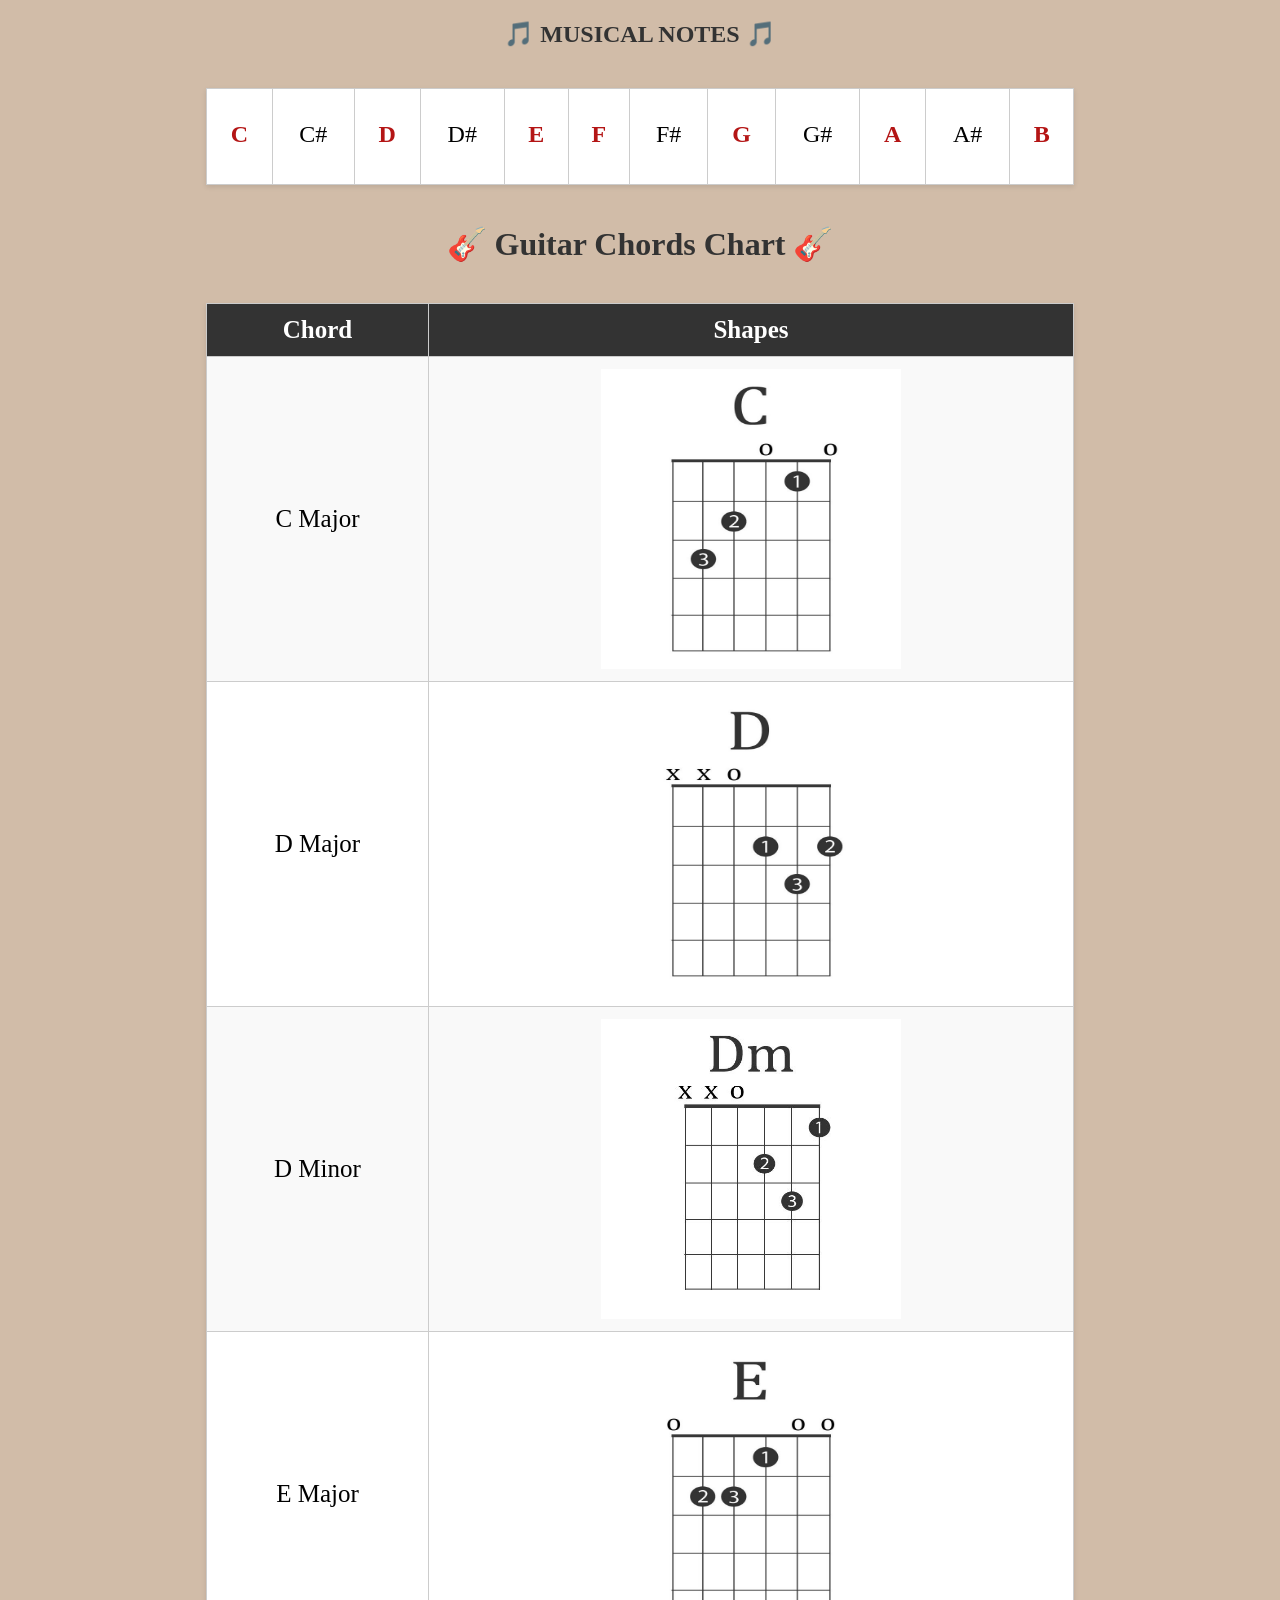
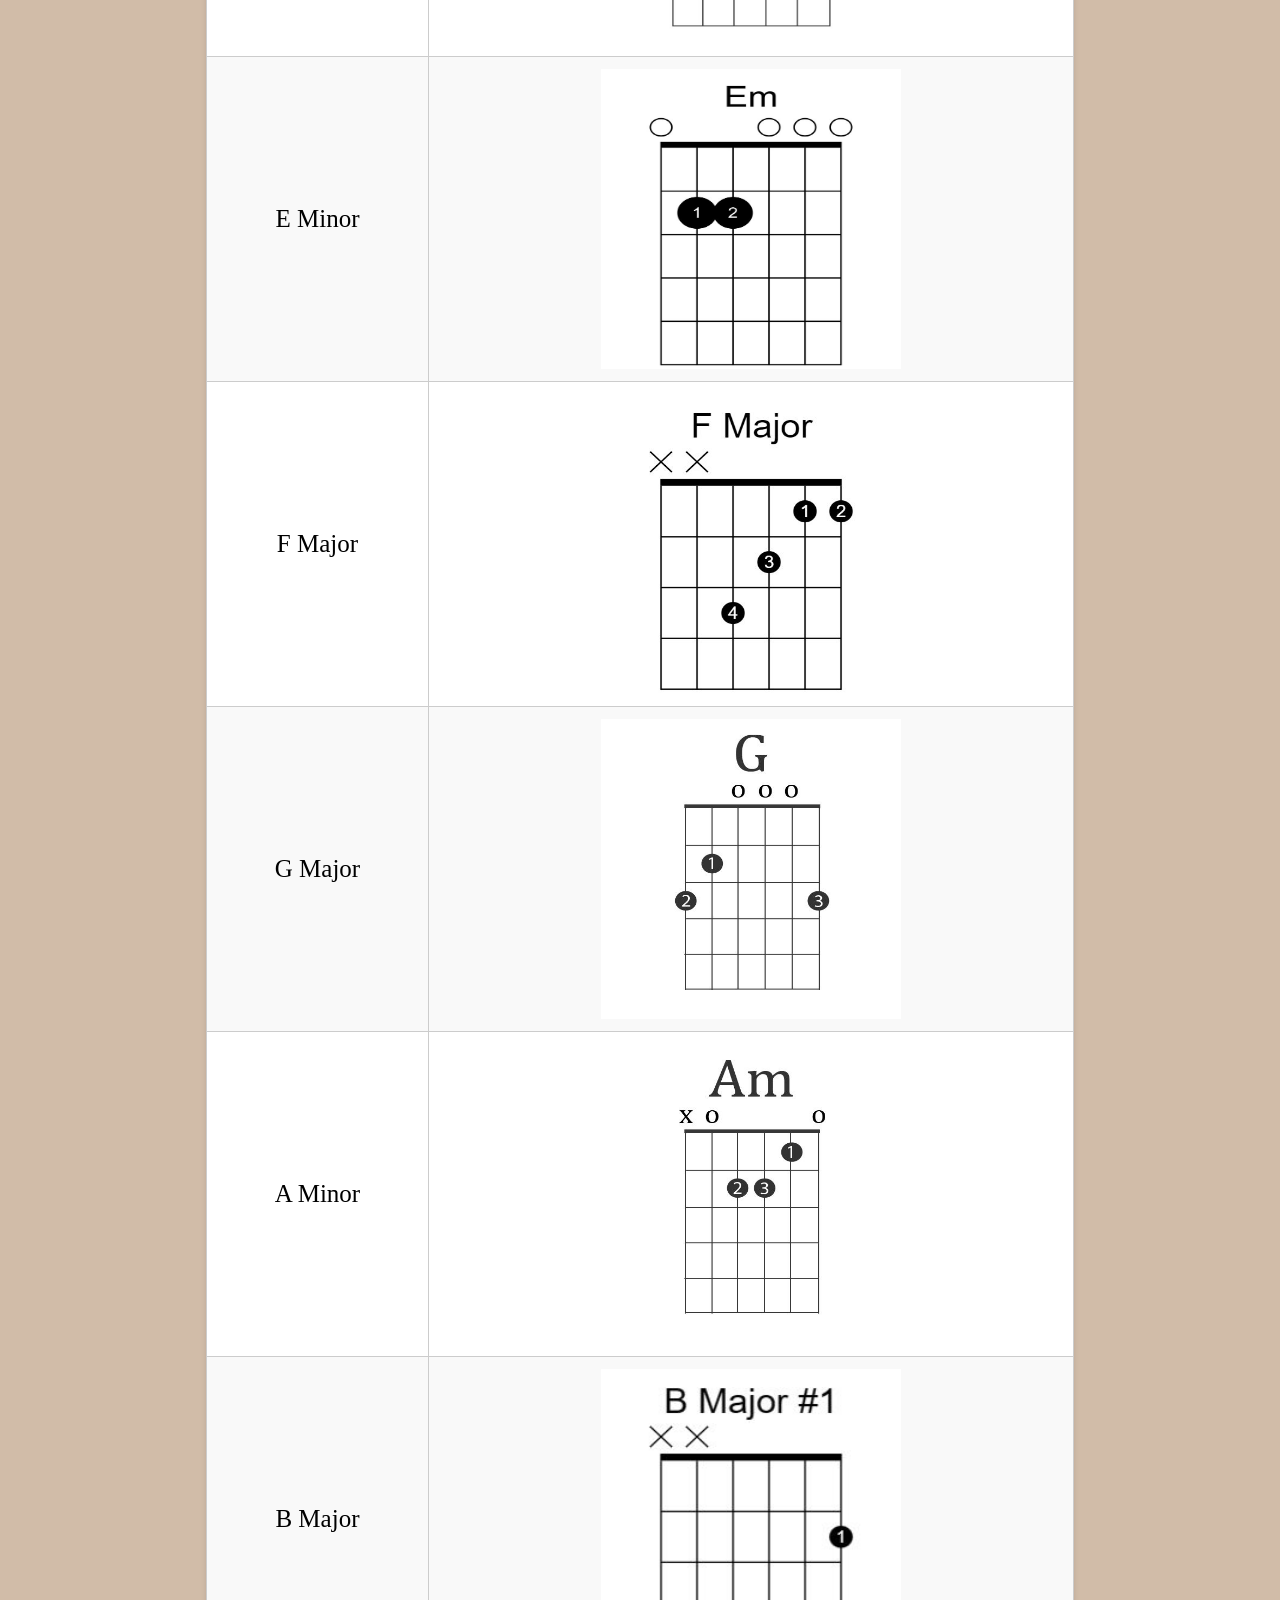
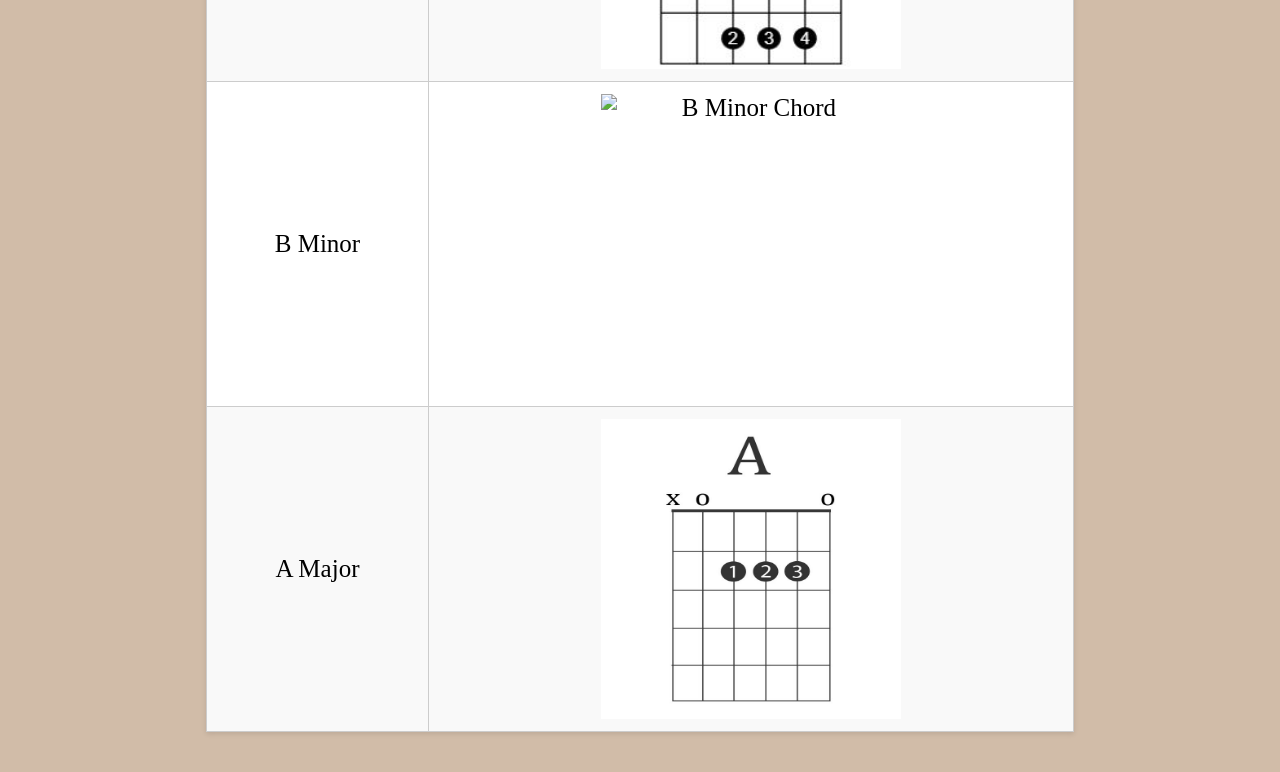
==== chords.html @ 04b2a793 "adding cwc files" ====
<!DOCTYPE html>
<html lang="en">
<head>
  <meta charset="UTF-8">
  <meta name="viewport" content="width=device-width, initial-scale=1.0">
  <title>Guitar Chords Chart</title>
  
  <link rel="stylesheet" href="chords.css">
</head>
<body>
  

  <section class="chords">

<h1>🎵 MUSICAL NOTES 🎵</h1>
    <table> 
        <tr>

        <td class="natural"><p title="C Natural"class="note">C</p></td>
        
        <td class="sharp"><p title="C Sharp" class="note">C#</p></td>
        <td class="natural"><p title="D Natural" class="note">D</p></td>
        <td class="sharp"><p title="D Sharp" class="note">D#</p></td>
        <td class="natural"><p title="E Natural" class="note">E</p></td>
        <td class="natural"><p title="F Natural" class="note">F</p></td>      
        <td class="sharp"><p title="F Sharp" class="note">F#</p></td>
        <td class="natural"><p title="G Natural" class="note">G</p></td>
        <td class="sharp"><p title="G Sharp" class="note">G#</p></td>
        <td class="natural"><p title="A Natural" class="note">A</p></td>
        <td class="sharp"><p title="A Sharp" class="note">A#</p></td>
        <td class="natural"><p title="B Natural" class="note">B</p></td>
    
    </tr>
    

    </table>
    
  </section>
  <h1>🎸 Guitar Chords Chart 🎸</h1>
  <table>
    <tr>
      <th><strong></strong>Chord</strong></th>
      <th><strong></strong>Shapes</strong></th>
    </tr>
    <tr>
      <td>C Major</td>
      <td><img src="523121312996213927.jpg" alt="C Major Chord" width="100"></td>
    </tr>
    <tr>
      <td>D Major</td>
      <td><img src="d major.jpg" alt="D Major Chord" width="100"></td>
    </tr>
    
      <td>D Minor</td>
      <td><img src="d minor.jpg" alt="D Minor Chord" width="100"></td>
    </tr>
    <tr>
      <td>E Major</td>
      <td><img src="e major.jpg" alt="E Major Chord" width="100"></td>
    </tr>
    <tr>
      <td>E Minor</td>
      <td><img src="e minor.jpg" alt="E Minor Chord" width="100"></td>
    </tr>
    <tr>
      <td>F Major</td>
      <td><img src="f major.jpg" alt="F Major Chord" width="100"></td>
    </tr>
    <tr>
      <td>G Major</td>
      <td><img src="g major.jpg" alt="G Major Chord" width="100"></td>
    </tr>
    <tr>
      <td>A Minor</td>
      <td><img src="a minor.jpg" alt="A Minor Chord" width="100"></td>
    </tr>
    <tr>
      <td>B Major</td>
      <td><img src="B MAJOR1.jpg" alt="B Major Chord" width="100"></td>
    </tr>
    <tr>
      <td>B Minor</td>
      <td><img src="b minor.jpg" alt="B Minor Chord" width="100"></td>
    </tr>
    <tr>
      <td>A Major</td>
      <td><img src="a major.jpg" alt="A Major Chord" width="100"></td>
    </tr>
  </table>
</body>
</html>
---- chords.css ----
body {
  font-family: Arial, sans-serif;
  background: #d1bca8;
  margin: 20px;
}

h1 {
  text-align: center;
  color: #333;
  font-family: Georgia, 'Times New Roman', Times, serif;
}

table {
  width: 70%;
  margin: 20px auto;
  border-collapse: collapse;
  background: #fff;
  box-shadow: 0 2px 5px rgba(0,0,0,0.1);
  margin-bottom: 40px;
  margin-top: 40px;
}

th, td {
  border: 1px solid #ccc;
  padding: 12px;
  text-align: center;
  font-size: 25px;
  vertical-align: middle;
  font-family: Georgia, 'Times New Roman', Times, serif;
}

th {
  background: #333;
  color: #fff;
}

tr:nth-child(even) {
  background: #f9f9f9;
  
}
img {
  width: 300px;
  height: 300px;
  display: block;

  margin: 0 auto;

}
.note{
  text-align: center;
  font-size: 24px;
  
  margin-top: 20px;
}
.note:hover {
 transition: 0.3s;
  text-shadow: 0 0 10px #000000;
}
.natural{
  color: #b41515;
  font-weight: bold;
}
/* Cute Tan Music Note - https://www.cursors-4u.com/cursor/cute-tan-music-note */
* {
  cursor: url('https://cdn.cursors-4u.net/css-previews/cute-tan-music-note-bb2fb6c9-css.webp') 5 0, auto !important;
}
/* End www.Cursors-4U.com Code */
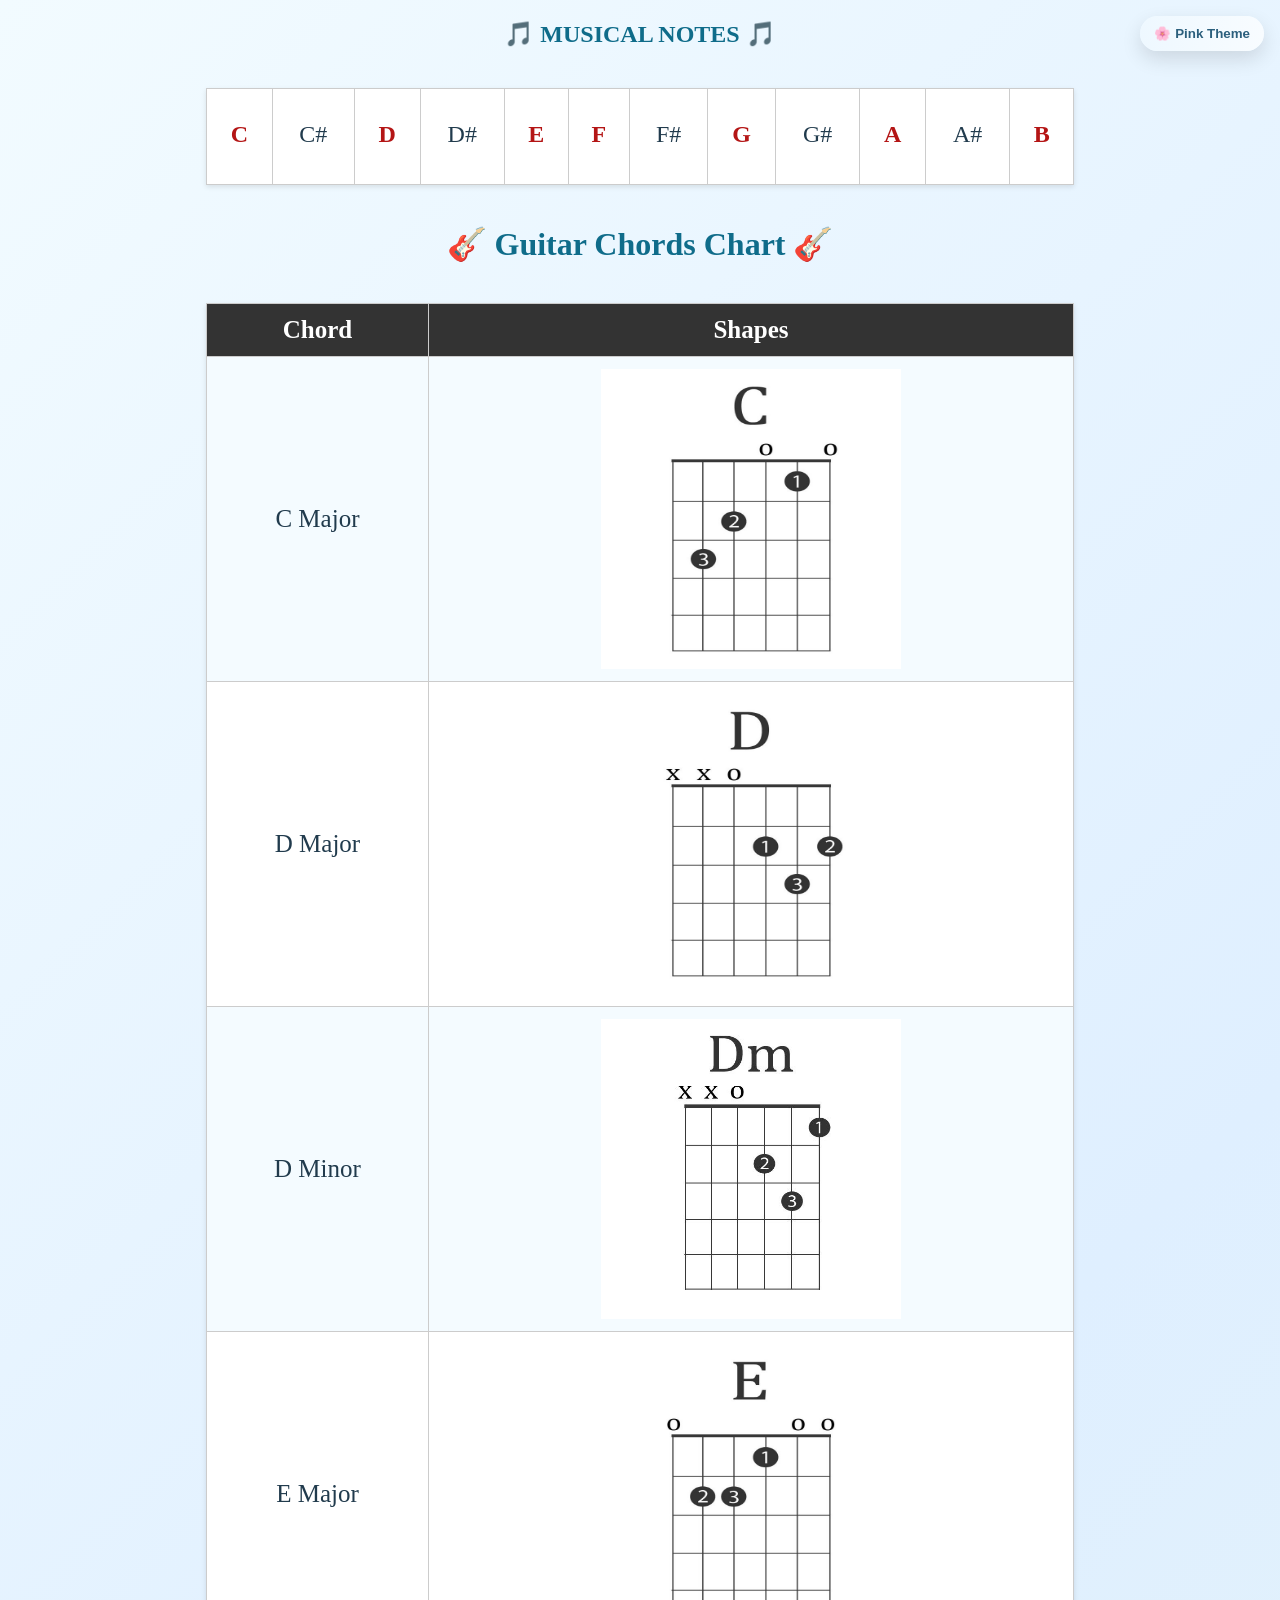
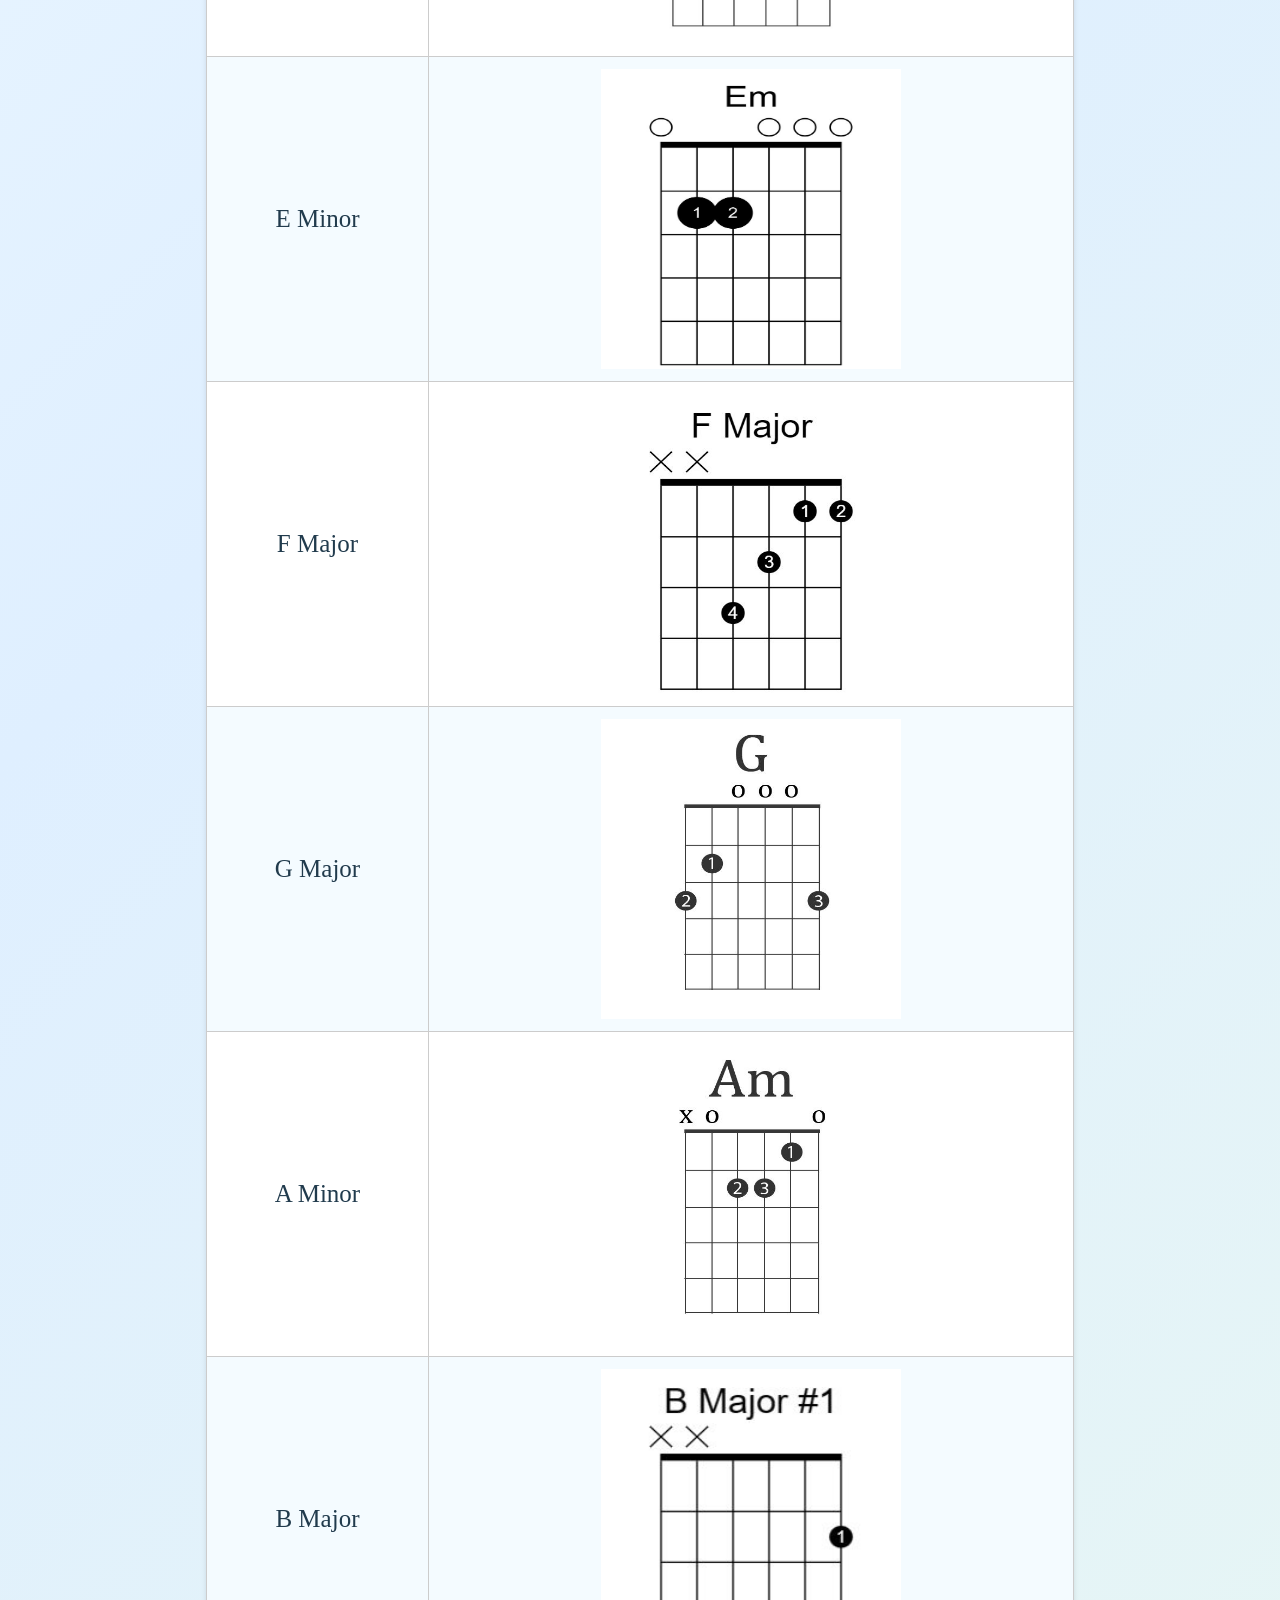
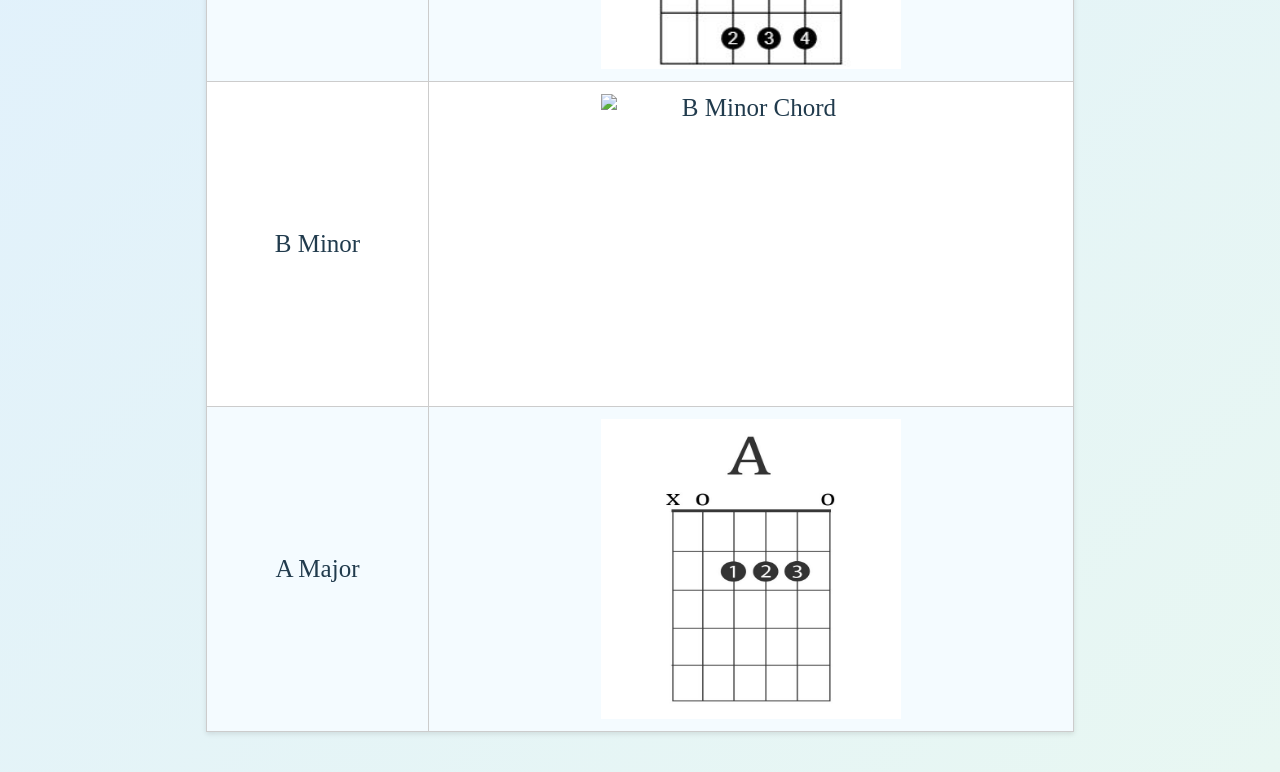
==== commit 97ca5227: "changed the styling in the whole web" ====
--- a/chords.html
+++ b/chords.html
@@ -8,7 +8,7 @@
   <link rel="stylesheet" href="chords.css">
 </head>
 <body>
-  
+  <button class="theme-toggle" type="button" aria-pressed="false">🌊 Blue Theme</button>
 
   <section class="chords">
 
@@ -87,5 +87,6 @@
       <td><img src="a major.jpg" alt="A Major Chord" width="100"></td>
     </tr>
   </table>
+  <script src="theme.js"></script>
 </body>
 </html>
--- a/chords.css
+++ b/chords.css
@@ -2,11 +2,57 @@
   font-family: Arial, sans-serif;
   background: #d1bca8;
   margin: 20px;
+  transition: background 0.3s ease, color 0.3s ease;
+}
+
+body.theme-pink {
+  --page-bg: linear-gradient(135deg, #fff5f8 0%, #ffe7f0 45%, #f4e7ff 100%);
+  --card-bg: rgba(255,255,255,0.96);
+  --text-color: #2f2235;
+  --heading-color: #b23a6f;
+  --accent-color: #c4457b;
+  --border-color: rgba(233, 119, 167, 0.2);
+  --table-bg: #fff;
+  --table-alt: #fdf2f8;
+  --button-bg: linear-gradient(90deg, #ffedf4, #ffe7f0);
+  --button-text: #8a315c;
+  background: var(--page-bg);
+  color: var(--text-color);
+}
+
+body.theme-blue {
+  --page-bg: linear-gradient(135deg, #f2fbff 0%, #dfefff 45%, #e8f7f2 100%);
+  --card-bg: rgba(255,255,255,0.96);
+  --text-color: #213b4d;
+  --heading-color: #0f6c8a;
+  --accent-color: #2579a8;
+  --border-color: rgba(87, 144, 180, 0.2);
+  --table-bg: #fff;
+  --table-alt: #f4fbff;
+  --button-bg: linear-gradient(90deg, #eef8ff, #f8fcff);
+  --button-text: #2b5f7d;
+  background: var(--page-bg);
+  color: var(--text-color);
+}
+
+.theme-toggle {
+  position: fixed;
+  top: 16px;
+  right: 16px;
+  z-index: 1000;
+  border: none;
+  border-radius: 999px;
+  padding: 10px 14px;
+  font-weight: 700;
+  cursor: pointer;
+  background: var(--button-bg);
+  color: var(--button-text);
+  box-shadow: 0 8px 20px rgba(0,0,0,0.12);
 }
 
 h1 {
   text-align: center;
-  color: #333;
+  color: var(--heading-color);
   font-family: Georgia, 'Times New Roman', Times, serif;
 }
 
@@ -14,7 +60,7 @@
   width: 70%;
   margin: 20px auto;
   border-collapse: collapse;
-  background: #fff;
+  background: var(--table-bg);
   box-shadow: 0 2px 5px rgba(0,0,0,0.1);
   margin-bottom: 40px;
   margin-top: 40px;
@@ -35,8 +81,7 @@
 }
 
 tr:nth-child(even) {
-  background: #f9f9f9;
-  
+  background: var(--table-alt);
 }
 img {
   width: 300px;
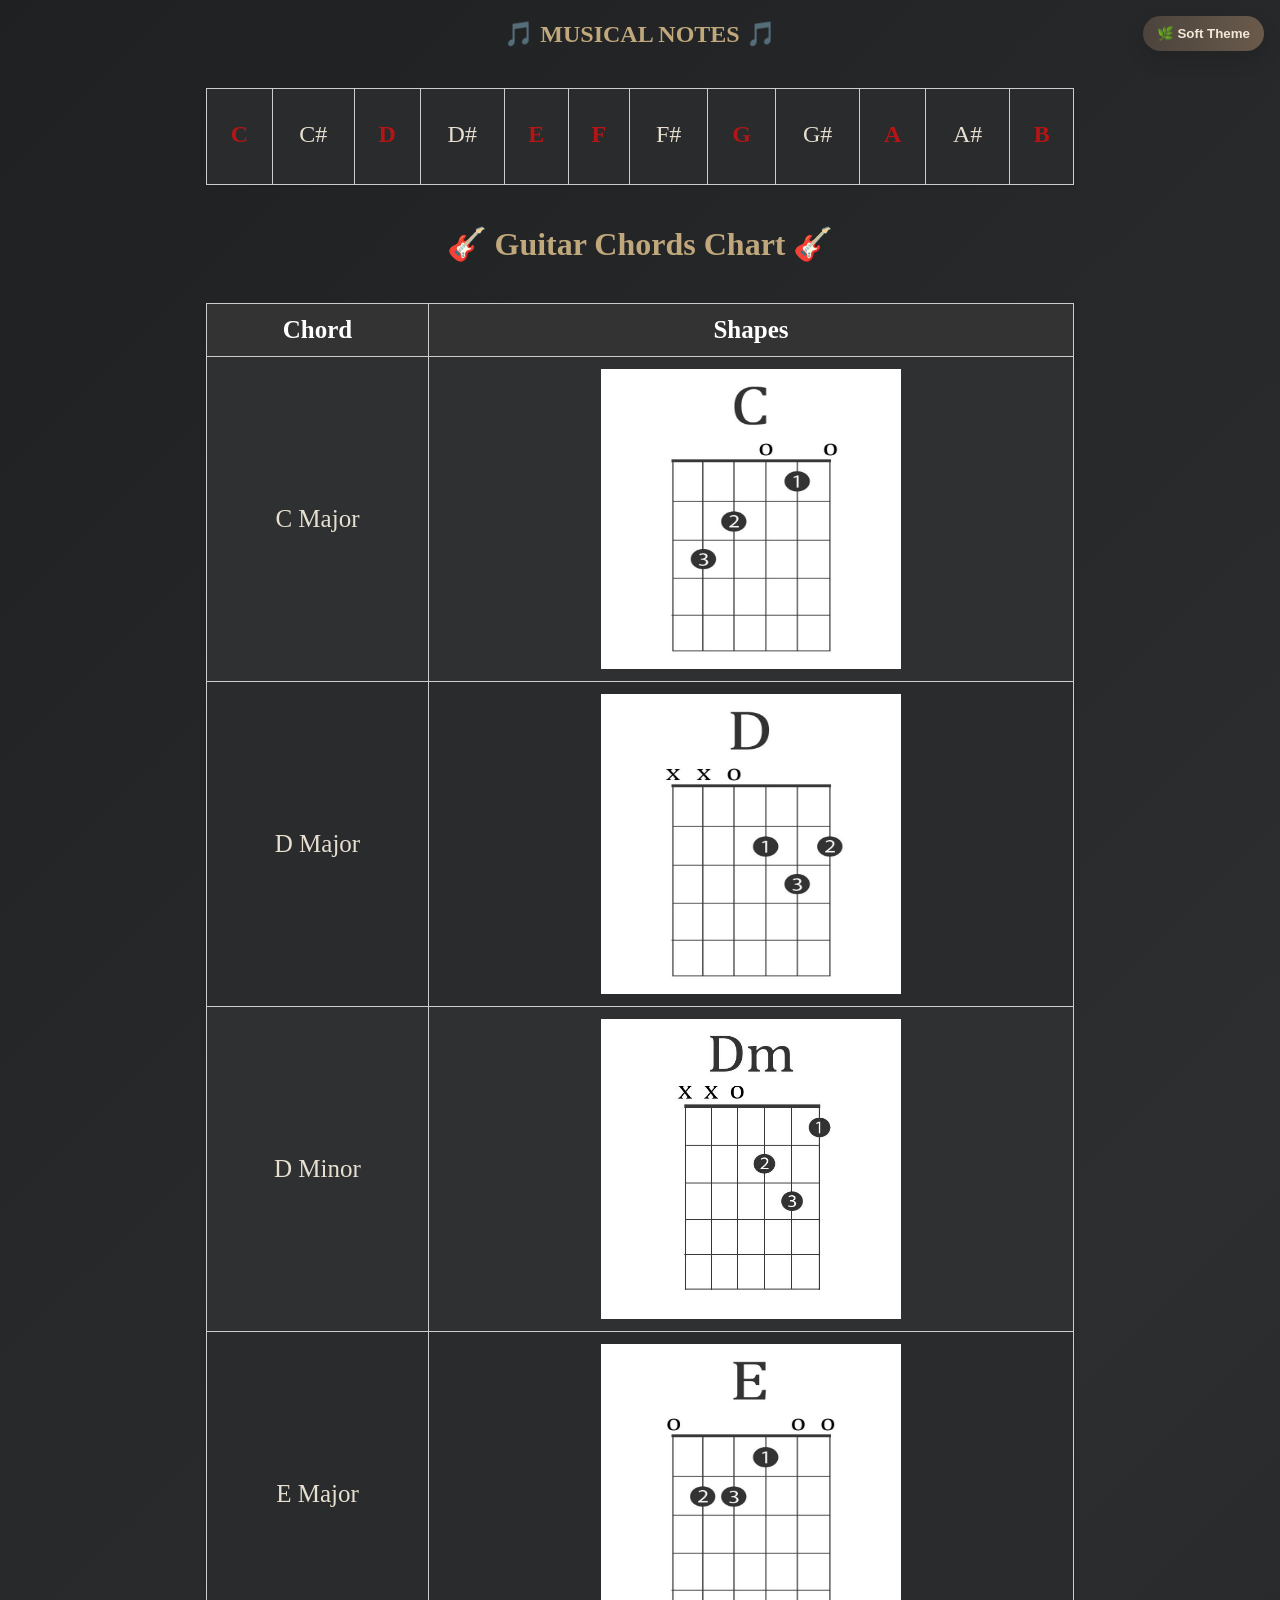
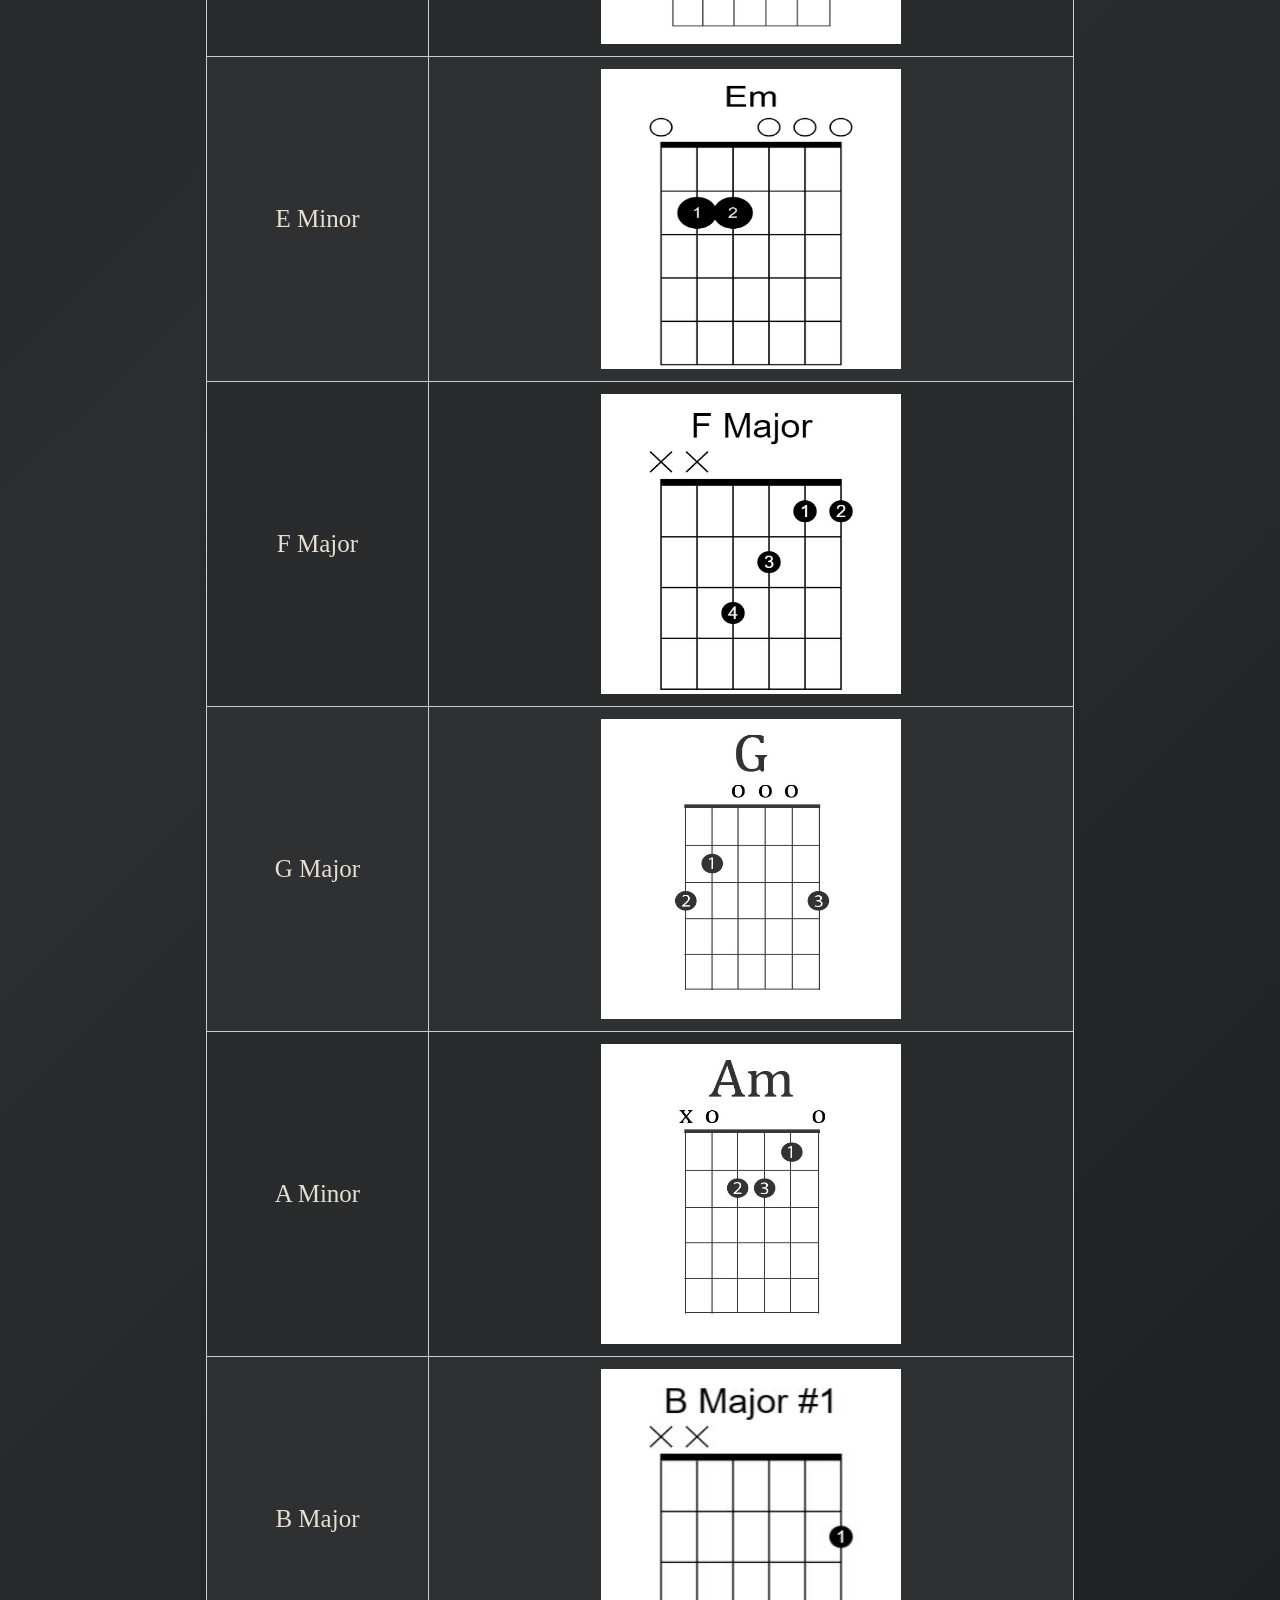
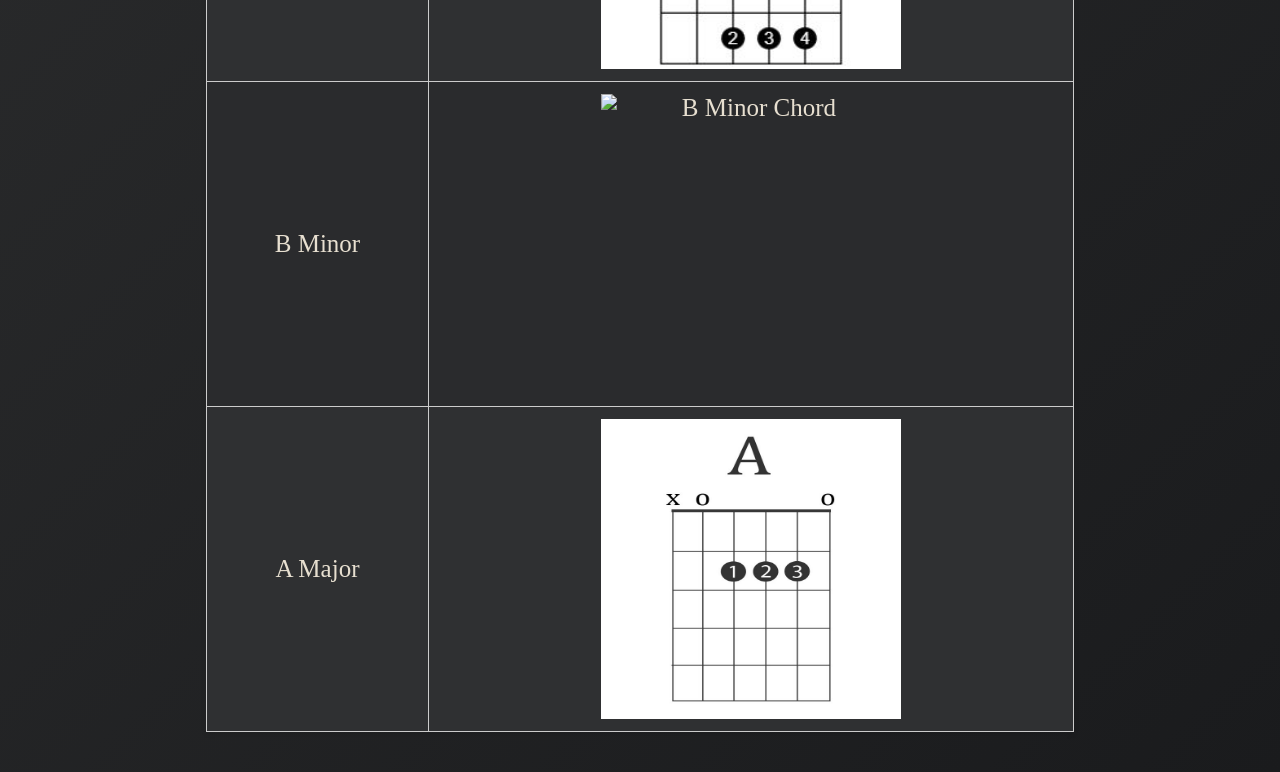
==== commit 5847dbda: "changed the styling again" ====
--- a/chords.html
+++ b/chords.html
@@ -8,7 +8,7 @@
   <link rel="stylesheet" href="chords.css">
 </head>
 <body>
-  <button class="theme-toggle" type="button" aria-pressed="false">🌊 Blue Theme</button>
+  <button class="theme-toggle" type="button" aria-pressed="false">� Dark Theme</button>
 
   <section class="chords">
 
--- a/chords.css
+++ b/chords.css
@@ -5,7 +5,7 @@
   transition: background 0.3s ease, color 0.3s ease;
 }
 
-body.theme-pink {
+body.theme-soft {
   --page-bg: linear-gradient(135deg, #fff5f8 0%, #ffe7f0 45%, #f4e7ff 100%);
   --card-bg: rgba(255,255,255,0.96);
   --text-color: #2f2235;
@@ -20,17 +20,17 @@
   color: var(--text-color);
 }
 
-body.theme-blue {
-  --page-bg: linear-gradient(135deg, #f2fbff 0%, #dfefff 45%, #e8f7f2 100%);
-  --card-bg: rgba(255,255,255,0.96);
-  --text-color: #213b4d;
-  --heading-color: #0f6c8a;
-  --accent-color: #2579a8;
-  --border-color: rgba(87, 144, 180, 0.2);
-  --table-bg: #fff;
-  --table-alt: #f4fbff;
-  --button-bg: linear-gradient(90deg, #eef8ff, #f8fcff);
-  --button-text: #2b5f7d;
+body.theme-dark {
+  --page-bg: linear-gradient(135deg, #1e2021 0%, #2d2e2f 45%, #1a1b1d 100%);
+  --card-bg: rgba(33, 33, 34, 0.92);
+  --text-color: #e7dfd0;
+  --heading-color: #c0a77c;
+  --accent-color: #9f8465;
+  --border-color: rgba(192, 167, 124, 0.18);
+  --table-bg: #2a2b2d;
+  --table-alt: #2f3032;
+  --button-bg: linear-gradient(90deg, #4b433d, #6a5a4b);
+  --button-text: #f2e8d8;
   background: var(--page-bg);
   color: var(--text-color);
 }
